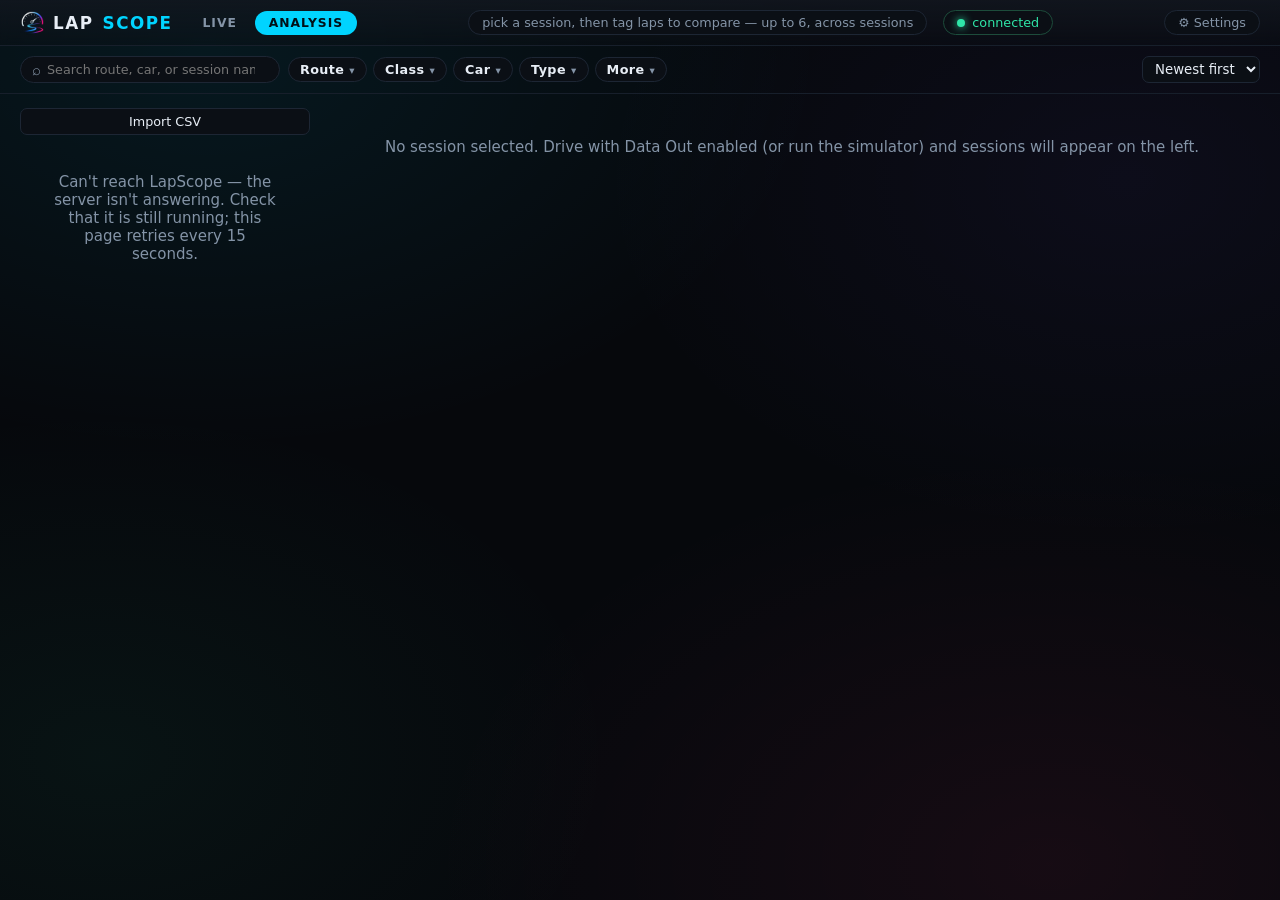
==== app/static/analysis.html @ 659f2583 "fix(ui): surface failures, fix keyboard/motion a11y, and stop per-event rebuilds (#68-#74) Phase 3 o" ====
<!doctype html>
<html lang="en">
<head>
<meta charset="utf-8">
<meta name="viewport" content="width=device-width, initial-scale=1">
<title>LapScope — Analysis</title>
<link rel="icon" type="image/png" href="img/logo.png">
<link rel="stylesheet" href="css/uplot.min.css">
<link rel="stylesheet" href="css/fonts.css">
<link rel="stylesheet" href="css/style.css">
</head>
<body>
<header>
  <div class="brand"><i></i>LAP<span>SCOPE</span></div>
  <nav>
    <a href="index.html">Live</a>
    <a class="active" href="analysis.html">Analysis</a>
  </nav>
  <div class="chip" id="hint">pick a session, then tag laps to compare — up to 6, across sessions</div>
  <div id="conn" class="chip"><i class="dot"></i><span>connecting…</span></div>
  <button id="settings-btn" class="chip clickable" type="button" title="Settings" aria-label="Settings">⚙ Settings</button>
</header>

<div class="browse-bar">
  <div class="browse-row">
    <label class="browse-search">
      <span aria-hidden="true">⌕</span>
      <input id="browse-q" type="search" autocomplete="off"
             placeholder="Search route, car, or session name">
    </label>
    <span class="browse-facets" id="browse-facets"></span>
    <span class="browse-status" id="browse-status"></span>
    <select id="browse-sort" class="browse-sort" title="Sort sessions"></select>
  </div>
  <div class="browse-row browse-chips" id="browse-chips"></div>
</div>

<div class="analysis-layout">
  <aside class="sidebar">
    <div class="sidebar-actions">
      <button id="btn-import" title="Import a LapScope CSV export — rebuilds the session (laps, charts, map) from the file">Import CSV</button>
      <input type="file" id="import-file" accept=".csv,text/csv" hidden>
    </div>
    <div id="merge-hint" class="merge-hint" style="display:none"></div>
    <div id="session-list"><div class="empty-hint">loading…</div></div>
  </aside>

  <div class="detail" id="detail">
    <div class="empty-hint">No session selected. Drive with Data Out enabled (or run the
      simulator) and sessions will appear on the left.</div>
  </div>
</div>

<template id="detail-template">
  <div>
    <div class="detail-header">
      <h1 id="session-title"></h1>
      <span id="header-badges"></span>
      <select id="track-select" title="Track type">
        <option value="">— race type —</option>
        <option value="road">🛣️ Road</option>
        <option value="street">🏙️ Street</option>
        <option value="touge">⛰️ Touge</option>
        <option value="dirt">🟫 Dirt</option>
        <option value="cross">🏞️ Cross-Country</option>
        <option value="drag">🏁 Drag</option>
        <option value="wtc">⏱️ WTC</option>
      </select>
      <select id="cond-select" title="Track conditions">
        <option value="">— conditions —</option>
        <option value="dry">☀️ Dry</option>
        <option value="wet">🌧️ Wet</option>
        <option value="snow">❄️ Snow</option>
      </select>
      <button id="btn-rename">Rename</button>
      <button id="btn-route">Name route</button>
      <button id="btn-car">Name car</button>
      <button id="btn-merge" style="display:none" title="Merge attempts at this route in this car into one run group — nothing is rewritten">Merge runs</button>
      <button id="btn-reprocess" title="Re-run lap detection over the stored telemetry (manual edits are kept)">Reprocess</button>
      <button id="btn-reset-edits" style="display:none" title="Remove every manual edit — dismissed contacts, flag overrides, excluded laps">Reset edits</button>
      <button id="btn-export" title="Download the whole session as CSV — full-rate telemetry, one lap column (excluded laps are skipped)">Export CSV</button>
      <button id="btn-delete" class="danger">Delete</button>
    </div>
    <div class="car-line" id="header-car"></div>
    <section class="panel">
      <h2 id="laps-heading">Laps</h2>
      <div class="laps-scroll">
        <table class="laps">
          <thead><tr id="lap-head"></tr></thead>
          <tbody id="lap-rows"></tbody>
        </table>
      </div>
    </section>
    <div id="cmp-tray" class="cmp-tray" style="display:none"></div>
    <section class="panel">
      <h2>Track map</h2>
      <div class="map-row">
        <div>
          <canvas id="trackmap" role="img"
                  aria-label="Track map of the tagged laps"></canvas>
          <div class="legend">
            <span class="seg" id="map-mode">
              <button data-mode="2d">2D</button><button data-mode="3d">3D</button>
            </span>
            <span id="color-wrap">Color:
              <select id="color-mode">
                <option value="speed">speed</option>
                <option value="slip">tire slip</option>
              </select>
            </span>
            <button id="btn-map-png" title="Save the map as it is drawn — a shareable PNG with a title / car / lap-time caption">Save PNG</button>
            <span id="legend-scale"></span>
            <span><span class="swatch" style="background:#34d399"></span> start</span>
            <span title="contact spike (wall / obstacle) — right-click one to dismiss a wrong detection"><span style="color:#ef4444">✦</span> contact (right-click to dismiss)</span>
            <span title="jump: takeoff ○ to touchdown ▸ — a ring marks a hard landing"><span style="color:#f59e0b">○⇢</span> jump</span>
            <span>⌖ hover a chart to mark that spot · click to pin it · drag to zoom + highlight this span</span>
            <span id="map-hint" style="display:none">↔ drag the map to rotate</span>
          </div>
        </div>
        <div id="map-side" class="empty-hint"></div>
      </div>
    </section>
    <section class="panel">
      <h2>Lap comparison <span id="cmp-label" style="text-transform:none"></span></h2>
      <div class="charts" id="charts"><div class="empty-hint">Tag laps in the table above (or ＋ on a session card) to compare.</div></div>
    </section>
    <section class="panel" id="raw-section" style="display:none">
      <h2>Raw data at cursor <span id="raw-pos" style="text-transform:none"></span></h2>
      <p class="raw-hint">Hover a comparison chart — every packet channel at that spot, per picked lap,
        in game-native units. Click a chart to pin a spot: values return to it whenever the
        cursor leaves the charts (click it again, or double-click, to unpin). Without a pin,
        values stay at the last hovered position.</p>
      <div class="raw-table" id="raw-table"></div>
    </section>
  </div>
</template>

<script src="js/vendor/uplot.iife.min.js"></script>
<script src="js/common.js"></script>
<script src="js/settings.js"></script>
<script src="js/browse.js"></script>
<script src="js/analysis.js"></script>
</body>
</html>
---- app/static/css/style.css ----
/* LapScope UI — dark motorsport-telemetry theme.
   Display type: Rajdhani (vendored, css/fonts.css); body text: system UI. */

:root {
  --bg: #06080c;
  --panel-hi: #12171f;
  --panel-lo: #0b0f15;
  --panel-edge: #1d2634;
  --panel-edge-soft: #171f2b;
  --text: #e8eef6;
  --muted: #8494a7;
  --accent: #00d4ff;
  --accent2: #ff3d7f;
  --good: #2fe6a8;
  --warn: #ffbe3d;
  --bad: #ff5d5d;
  --display: "Rajdhani", "Segoe UI", system-ui, sans-serif;
  font-size: 15px;
}

* { box-sizing: border-box; }

::selection { background: var(--accent); color: #001018; }
:focus-visible { outline: 2px solid var(--accent); outline-offset: 2px; }

body {
  margin: 0;
  color: var(--text);
  font-family: "Segoe UI", system-ui, sans-serif;
  /* four soft color fields leaning toward the center — the first follows the
     Settings accent, the rest stay violet, magenta, teal for a multi-hue glow */
  background:
    radial-gradient(1000px 640px at 16% 6%, color-mix(in srgb, var(--accent) 8%, transparent), transparent 62%),
    radial-gradient(880px 600px at 88% 20%, rgba(124, 92, 255, 0.06), transparent 60%),
    radial-gradient(1000px 660px at 82% 96%, rgba(255, 61, 127, 0.065), transparent 62%),
    radial-gradient(860px 580px at 8% 84%, rgba(47, 230, 168, 0.05), transparent 60%),
    var(--bg);
  background-attachment: fixed;
  min-height: 100vh;
}

/* ---------- header ---------- */

header {
  display: flex;
  align-items: center;
  flex-wrap: wrap;
  gap: 10px 16px;
  padding: 10px 20px;
  border-bottom: 1px solid var(--panel-edge-soft);
  background: linear-gradient(180deg, rgba(18, 23, 31, 0.85), rgba(11, 15, 21, 0.4));
  backdrop-filter: blur(6px);
  position: sticky;
  top: 0;
  z-index: 20;
}

.brand {
  font-family: var(--display);
  font-weight: 700;
  font-size: 1.12rem;
  letter-spacing: 0.09em;
  color: var(--text);
  display: flex;
  align-items: center;
  gap: 9px;
}
.brand span { color: var(--accent); }
.brand i {
  width: 24px; height: 24px;
  background: center/contain no-repeat url("../img/logo.png");
}

nav { display: flex; gap: 4px; }
nav a {
  font-family: var(--display);
  font-weight: 600;
  letter-spacing: 0.08em;
  color: var(--muted);
  text-decoration: none;
  padding: 5px 14px;
  border-radius: 999px;
  text-transform: uppercase;
  font-size: 0.82rem;
}
nav a.active {
  color: #001018;
  background: var(--accent);
}
nav a:hover:not(.active) { color: var(--text); background: var(--panel-hi); }

.update-banner {
  display: flex;
  align-items: center;
  justify-content: center;
  gap: 14px;
  padding: 8px 20px;
  font-size: 0.85rem;
  color: #001018;
  background: linear-gradient(90deg, var(--accent), var(--good));
  border-bottom: 1px solid var(--panel-edge-soft);
}
.update-banner a {
  color: #001018;
  font-weight: 700;
  text-decoration: underline;
}
.update-banner-x {
  background: transparent;
  border: none;
  color: #001018;
  font-size: 1.2rem;
  line-height: 1;
  cursor: pointer;
  padding: 0 4px;
  opacity: 0.7;
}
.update-banner-x:hover { opacity: 1; }

/* recording write failure: same top-of-page slot as the update notice, but
   a live condition rather than a notice - no dismiss button, because the
   only way out is fixing the disk (issue #64) */
.rec-banner {
  display: flex;
  align-items: center;
  justify-content: center;
  gap: 10px;
  padding: 8px 20px;
  font-size: 0.85rem;
  font-weight: 600;
  text-align: center;
  color: #1a0406;
  background: var(--bad);
  border-bottom: 1px solid var(--panel-edge-soft);
}

.chip {
  margin-left: auto;
  background: var(--panel-lo);
  border: 1px solid var(--panel-edge);
  border-radius: 999px;
  padding: 4px 13px;
  font-size: 0.85rem;
  color: var(--muted);
  cursor: default;
  display: inline-flex;
  align-items: center;
  gap: 7px;
  white-space: nowrap;
}
.chip.clickable { cursor: pointer; }
.chip.clickable:hover { border-color: var(--accent); color: var(--text); }
.chip .dot { width: 8px; height: 8px; border-radius: 50%; background: var(--muted); }
.chip.ok { color: var(--good); border-color: #1d4c3b; }
.chip.ok .dot { background: var(--good); box-shadow: 0 0 8px var(--good); animation: pulse 2s infinite; }
.chip.err { color: var(--bad); border-color: #5b2a2a; }
.chip.err .dot { background: var(--bad); }
/* the stream stalled but the socket is fine — FH6 pausing, not a fault (#69) */
.chip.warn { color: var(--warn); border-color: #5b4a1f; }
.chip.warn .dot { background: var(--warn); box-shadow: 0 0 8px var(--warn); }
#conn { margin-left: 0; }

@keyframes pulse {
  0%, 100% { opacity: 1; }
  50% { opacity: 0.45; }
}

/* ---------- panels & grid ---------- */

main.grid {
  display: grid;
  grid-template-columns: repeat(12, 1fr);
  gap: 14px;
  padding: 14px 20px 28px;
  max-width: 1500px;
  margin: 0 auto;
}

.panel {
  background: linear-gradient(165deg, var(--panel-hi), var(--panel-lo));
  border: 1px solid var(--panel-edge);
  border-radius: 14px;
  padding: 14px 16px;
  min-width: 0;
  box-shadow: inset 0 1px 0 rgba(255, 255, 255, 0.035), 0 4px 18px rgba(0, 0, 0, 0.35);
}
.panel h2 {
  margin: 0 0 10px;
  font-family: var(--display);
  font-size: 0.76rem;
  font-weight: 600;
  letter-spacing: 0.2em;
  text-transform: uppercase;
  color: var(--muted);
  display: flex;
  align-items: center;
  gap: 8px;
}
.panel h2::before {
  content: "";
  width: 14px;
  height: 3px;
  background: linear-gradient(90deg, var(--accent), transparent);
  border-radius: 2px;
  transform: skewX(-18deg);
  flex: none;
}
.panel h2 .lg-th { color: var(--good); }
.panel h2 .lg-br { color: var(--bad); }
.panel h2 .lg-st { color: #93a3b8; }

.span5 { grid-column: span 5; }
.span4 { grid-column: span 4; }
.span3 { grid-column: span 3; }
.span7 { grid-column: span 7; }
.span12 { grid-column: span 12; }
@media (max-width: 1100px) {
  .span5, .span4, .span3, .span7 { grid-column: span 6; }
}
@media (max-width: 700px) {
  .span5, .span4, .span3, .span7 { grid-column: span 12; }
}

canvas { display: block; }

/* live page: panels are flex columns so gauges center in the leftover space */
main.grid .panel { display: flex; flex-direction: column; }
main.grid .panel h2 { flex: none; }
main.grid .cluster-flex { flex: 1; }
main.grid .inputs-flex { flex: 1; }
#friction, #grip { margin: auto; }
main.grid #delta { margin-top: auto; }
main.grid .lap-grid { margin-bottom: auto; }

/* ---------- cluster (rpm + speed) ---------- */

.cluster { position: relative; padding-top: 10px; }

#shift-lights {
  display: flex;
  justify-content: center;
  gap: 9px;
  margin: 0 0 12px;
}
#shift-lights i {
  width: 13px; height: 13px;
  border-radius: 50%;
  background: #161e2a;
  border: 1px solid #202a38;
  transition: background 60ms linear;
}
#shift-lights i.on:nth-child(-n+4) { background: var(--good); box-shadow: 0 0 9px var(--good); border-color: transparent; }
#shift-lights i.on:nth-child(n+5):nth-child(-n+7) { background: var(--warn); box-shadow: 0 0 9px var(--warn); border-color: transparent; }
#shift-lights i.on:nth-child(n+8) { background: var(--bad); box-shadow: 0 0 9px var(--bad); border-color: transparent; }
#shift-lights.limiter i { animation: blink 0.14s steps(1) infinite; }
@keyframes blink { 50% { filter: brightness(0.25); } }

.cluster-flex {
  display: flex;
  align-items: center;
  justify-content: space-evenly;
  gap: 14px;
  flex-wrap: wrap;
}

.speed-block { text-align: center; min-width: 170px; }
#speed {
  font-family: var(--display);
  font-size: clamp(3.4rem, 5.5vw, 5.6rem);
  font-weight: 700;
  line-height: 0.95;
  font-variant-numeric: tabular-nums;
  text-shadow: 0 0 26px color-mix(in srgb, var(--accent) 28%, transparent);
}
#speed-unit {
  font-family: var(--display);
  color: var(--muted);
  letter-spacing: 0.3em;
  text-transform: uppercase;
  font-size: 0.85rem;
  margin-top: 2px;
}
.mini-row {
  display: flex;
  justify-content: center;
  gap: 22px;
  margin-top: 14px;
  color: var(--muted);
}
.mini-row b {
  font-family: var(--display);
  font-weight: 600;
  font-size: 1.35rem;
  color: var(--text);
  font-variant-numeric: tabular-nums;
}
.mini-row em {
  font-style: normal;
  font-size: 0.75rem;
  margin-left: 4px;
  letter-spacing: 0.08em;
  text-transform: uppercase;
}

/* ---------- lap panel ---------- */

.lap-grid {
  display: grid;
  grid-template-columns: 1fr 1fr;
  gap: 8px 16px;
  font-variant-numeric: tabular-nums;
}
.lap-grid .label {
  color: var(--muted);
  font-size: 0.72rem;
  letter-spacing: 0.14em;
  text-transform: uppercase;
  font-family: var(--display);
  font-weight: 600;
}
.lap-grid .value {
  font-family: var(--display);
  font-size: 1.5rem;
  font-weight: 600;
}
#delta {
  font-family: var(--display);
  font-size: 3.4rem;
  font-weight: 700;
  text-align: center;
  margin: 6px 0 14px;
  font-variant-numeric: tabular-nums;
  color: var(--muted);
}
#delta.pos { color: var(--bad); text-shadow: 0 0 22px rgba(255, 93, 93, 0.35); }
#delta.neg { color: var(--good); text-shadow: 0 0 22px rgba(47, 230, 168, 0.35); }

.balance {
  text-align: center;
  margin-top: 8px;
  font-family: var(--display);
  font-weight: 600;
  font-size: 0.9rem;
  letter-spacing: 0.22em;
  color: var(--muted);
}
.balance.understeer { color: var(--warn); }
.balance.oversteer { color: var(--bad); }

.g-readout {
  display: flex;
  justify-content: center;
  gap: 20px;
  color: var(--muted);
  font-size: 0.85rem;
  margin-top: 8px;
}
.g-readout b {
  font-family: var(--display);
  font-size: 1.05rem;
  color: var(--text);
  font-variant-numeric: tabular-nums;
}

/* ---------- inputs panel ---------- */

.inputs-flex {
  display: flex;
  justify-content: space-evenly;
  align-items: center;
  gap: 14px;
  padding: 6px 4px 2px;
}
.vbar { display: flex; flex-direction: column; align-items: center; gap: 5px; }
.vbar-track {
  width: 34px; height: 170px;
  background: #0a0e14;
  border: 1px solid var(--panel-edge);
  border-radius: 8px;
  overflow: hidden;
  display: flex;
  align-items: flex-end;
}
.vbar-fill { width: 100%; height: 0%; border-radius: 6px 6px 0 0; transition: height 40ms linear; }
.vbar-fill.th { background: linear-gradient(180deg, #6ffcc9, var(--good)); box-shadow: 0 0 12px rgba(47, 230, 168, 0.35); }
.vbar-fill.br { background: linear-gradient(180deg, #ff9d9d, var(--bad)); box-shadow: 0 0 12px rgba(255, 93, 93, 0.35); }
.vbar b {
  font-family: var(--display);
  font-size: 1.15rem;
  font-variant-numeric: tabular-nums;
}
.vbar span, .steer-col > span {
  font-family: var(--display);
  font-weight: 600;
  font-size: 0.68rem;
  letter-spacing: 0.2em;
  color: var(--muted);
}
.steer-col {
  display: flex;
  flex-direction: column;
  align-items: center;
  gap: 8px;
  align-self: center;
  flex: 1;
  max-width: 220px;
}
.steer-track {
  position: relative;
  width: 100%;
  height: 14px;
  background: #0a0e14;
  border: 1px solid var(--panel-edge);
  border-radius: 999px;
}
.steer-track .notch {
  position: absolute;
  left: 50%; top: -3px; bottom: -3px;
  width: 1px;
  background: var(--panel-edge);
}
#steer-ind {
  position: absolute;
  top: 1px;
  left: calc(50% - 9px);
  width: 18px; height: 10px;
  border-radius: 999px;
  background: #9fb3c8;
  box-shadow: 0 0 8px rgba(159, 179, 200, 0.5);
  transition: left 40ms linear;
}
.gear-mini { color: var(--muted); font-size: 0.8rem; margin-top: 10px; }
.gear-mini b {
  font-family: var(--display);
  font-size: 1.6rem;
  color: var(--accent);
  margin-left: 6px;
}

/* ---------- overlay ---------- */

.overlay {
  position: fixed; inset: 0;
  background: rgba(4, 6, 10, 0.9);
  display: flex; align-items: center; justify-content: center;
  z-index: 10; /* below the sticky header (20): nav must stay clickable */
}
.overlay.hidden { display: none; }
.overlay .box {
  background: linear-gradient(165deg, var(--panel-hi), var(--panel-lo));
  border: 1px solid var(--panel-edge);
  border-radius: 16px;
  padding: 30px 38px;
  max-width: 580px;
  line-height: 1.55;
  text-align: center;
  box-shadow: 0 10px 50px rgba(0, 0, 0, 0.5);
}
.overlay h3 {
  margin: 14px 0 8px;
  font-family: var(--display);
  letter-spacing: 0.12em;
  text-transform: uppercase;
  color: var(--text);
}
.overlay code {
  background: #0a0d12;
  padding: 2px 8px;
  border-radius: 5px;
  color: var(--accent);
  font-size: 0.95em;
}
.setup-lines { line-height: 2; }
.overlay .stat { color: var(--muted); font-size: 0.85rem; margin-top: 16px; }
.overlay .stat.error {
  color: var(--bad);
  font-size: 0.95rem;
  font-weight: 600;
  max-width: 42ch;
  border: 1px solid #5b2a2a;
  border-radius: 8px;
  padding: 10px 14px;
}

.pulse-ring { display: flex; justify-content: center; }
.pulse-ring i {
  width: 16px; height: 16px;
  border-radius: 50%;
  background: var(--accent);
  position: relative;
}
.pulse-ring i::after {
  content: "";
  position: absolute;
  inset: -6px;
  border-radius: 50%;
  border: 2px solid var(--accent);
  animation: ring 1.6s ease-out infinite;
}
@keyframes ring {
  0% { transform: scale(0.6); opacity: 1; }
  100% { transform: scale(2.4); opacity: 0; }
}

/* ---------- modal dialogs (rename / confirm / notice) ---------- */

@keyframes fade-in { from { opacity: 0; } }

/* a real <dialog>: the browser centers it, traps focus in it, closes it on
   Escape and hands focus back to whatever opened it (issue #70) */
dialog.modal {
  margin: auto;
  color: var(--text);
  background: linear-gradient(165deg, var(--panel-hi), var(--panel-lo));
  border: 1px solid var(--panel-edge);
  border-radius: 14px;
  padding: 20px 22px;
  width: min(440px, calc(100vw - 40px));
  max-height: calc(100vh - 40px);
  overflow: auto;
  box-shadow: 0 14px 60px rgba(0, 0, 0, 0.6);
  animation: modal-in 0.15s ease-out;
}
dialog.modal::backdrop {
  background: rgba(4, 6, 10, 0.72);
  backdrop-filter: blur(3px);
  animation: fade-in 0.12s ease-out;
}
@keyframes modal-in { from { opacity: 0; transform: translateY(10px) scale(0.97); } }

/* for dialogs that list rows rather than ask one question */
.modal-wide { width: min(580px, calc(100vw - 40px)); }

.modal h3 {
  margin: 0 0 10px;
  font-family: var(--display);
  font-size: 0.95rem;
  font-weight: 600;
  letter-spacing: 0.14em;
  text-transform: uppercase;
  display: flex; align-items: center; gap: 8px;
}
.modal h3::before {
  content: "";
  width: 14px; height: 3px;
  background: linear-gradient(90deg, var(--accent), transparent);
  border-radius: 2px;
  transform: skewX(-18deg);
  flex: none;
}
.modal.danger h3::before { background: linear-gradient(90deg, var(--bad), transparent); }

.modal p { margin: 0 0 14px; color: var(--muted); line-height: 1.5; font-size: 0.92rem; }

/* the type selector is load-bearing: showModal's own field is the only text
   input, and a bare `.modal input` also stretched every checkbox a caller
   puts in `extra` to full width - which is what squashed the merge list and
   the lap-flag editor into a centred box with wrapped labels */
.modal input[type="text"] {
  width: 100%;
  background: #0a0e14;
  border: 1px solid var(--panel-edge);
  border-radius: 8px;
  color: var(--text);
  font: inherit;
  padding: 9px 12px;
  margin-bottom: 16px;
}
.modal input[type="checkbox"] { flex: none; accent-color: var(--accent); margin: 0; }
.modal input[type="text"]:focus {
  outline: none;
  border-color: var(--accent);
  box-shadow: 0 0 0 3px rgba(0, 212, 255, 0.12);
}

/* lap flag editor (analysis page): checkbox per dirty-lap marker */
.flag-editor { margin: 0 0 12px; }
.flag-editor label {
  display: flex;
  align-items: center;
  gap: 8px;
  padding: 5px 2px;
  cursor: pointer;
}
.modal-hint { color: var(--muted); font-size: 0.8rem; margin: 8px 0 0; }

.modal-actions { display: flex; justify-content: flex-end; gap: 8px; }
/* the opposite verdict, parked at the far end so a bulk dismissal is never
   the button next to the one you were aiming for */
.modal-actions .modal-alt { margin-right: auto; }
.modal-actions button:disabled { opacity: 0.4; cursor: default; }
.modal-actions button:disabled:hover { border-color: var(--panel-edge); }
.modal-actions button {
  padding: 7px 16px;
  font-family: var(--display);
  font-weight: 600;
  letter-spacing: 0.04em;
}
.modal-actions .primary { background: var(--accent); border-color: var(--accent); color: #001018; }
.modal-actions .primary:hover { filter: brightness(1.12); }
.modal-actions .danger-solid { background: var(--bad); border-color: var(--bad); color: #1a0505; }
.modal-actions .danger-solid:hover { filter: brightness(1.1); border-color: var(--bad); color: #1a0505; }

/* ---------- settings panel ---------- */

.settings-modal { width: min(460px, calc(100vw - 40px)); }
.settings-body { display: flex; flex-direction: column; gap: 4px; margin-bottom: 16px; }
.settings-group-title {
  font-family: var(--display);
  font-size: 0.7rem;
  letter-spacing: 0.16em;
  text-transform: uppercase;
  color: var(--muted);
  margin: 12px 0 4px;
}
.settings-group-title:first-child { margin-top: 0; }
.settings-row {
  display: flex;
  align-items: center;
  justify-content: space-between;
  gap: 12px;
  padding: 6px 0;
}
.settings-label { font-size: 0.92rem; color: var(--text); }

.settings-seg {
  display: inline-flex;
  border: 1px solid var(--panel-edge);
  border-radius: 8px;
  overflow: hidden;
  background: #0a0e14;
  flex: none;
}
.settings-seg button {
  background: transparent;
  border: none;
  color: var(--muted);
  font-family: var(--display);
  font-weight: 600;
  font-size: 0.8rem;
  letter-spacing: 0.04em;
  padding: 6px 14px;
  cursor: pointer;
  min-width: 52px;
}
.settings-seg button + button { border-left: 1px solid var(--panel-edge); }
.settings-seg button:hover { color: var(--text); }
.settings-seg button.active { background: var(--accent); color: #001018; }

.settings-switch {
  position: relative;
  width: 42px;
  height: 22px;
  border-radius: 999px;
  border: 1px solid var(--panel-edge);
  background: #0a0e14;
  cursor: pointer;
  flex: none;
  padding: 0;
  transition: background 0.15s, border-color 0.15s;
}
.settings-switch::after {
  content: "";
  position: absolute;
  top: 2px; left: 2px;
  width: 16px; height: 16px;
  border-radius: 50%;
  background: var(--muted);
  transition: transform 0.15s, background 0.15s;
}
.settings-switch.on { background: var(--accent); border-color: var(--accent); }
.settings-switch.on::after { transform: translateX(20px); background: #001018; }

/* accent swatches (Theme group): one dot per preset; the active one wears a
   white ring + its own glow. --sw is set per-button from ACCENTS in JS. */
.settings-swatches { display: inline-flex; gap: 9px; flex: none; }
.settings-swatch {
  width: 22px; height: 22px;
  border-radius: 50%;
  border: 2px solid transparent;
  background: var(--sw);
  cursor: pointer;
  padding: 0;
  transition: transform 0.12s, box-shadow 0.12s, border-color 0.12s;
}
.settings-swatch:hover { transform: scale(1.15); }
.settings-swatch.active { border-color: var(--text); box-shadow: 0 0 10px var(--sw); }

.settings-refresh-status { color: var(--muted); font-size: 0.85rem; }
.settings-refresh {
  background: #0a0e14;
  border: 1px solid var(--panel-edge);
  border-radius: 8px;
  color: var(--text);
  font-family: var(--display);
  font-weight: 600;
  font-size: 0.8rem;
  letter-spacing: 0.04em;
  padding: 6px 14px;
  cursor: pointer;
  flex: none;
}
.settings-refresh:hover { border-color: var(--accent); }
.settings-refresh:disabled { color: var(--muted); cursor: default; border-color: var(--panel-edge); }

/* ---------- unknown car (ordinal missing from the community list) ---------- */

.car-unknown { color: var(--warn); }
.car-unknown-hint {
  background: none;
  border: 1px dashed var(--warn);
  border-radius: 6px;
  color: var(--warn);
  font: inherit;
  font-size: 0.8rem;
  margin-left: 10px;
  padding: 1px 8px;
  cursor: pointer;
}
.car-unknown-hint:hover { background: rgba(255, 190, 61, 0.12); }

/* ---------- badges (shared) ---------- */

.class-badge {
  display: inline-flex;
  border-radius: 6px;
  overflow: hidden;
  font-family: var(--display);
  font-weight: 700;
  font-size: 0.8rem;
  line-height: 1;
  vertical-align: middle;
}
.class-badge .cls { padding: 4px 8px; color: #10141a; }
.class-badge .pi { padding: 4px 8px; background: #10141a; color: #fff; font-variant-numeric: tabular-nums; }

.cond-badge {
  display: inline-flex;
  gap: 5px;
  align-items: center;
  padding: 3px 10px;
  border-radius: 999px;
  border: 1px solid var(--panel-edge);
  background: #0d1218;
  font-size: 0.78rem;
  color: var(--text);
  vertical-align: middle;
}
.cond-badge.cond-wet { border-color: #2c5d82; }
.cond-badge.cond-snow { border-color: #55788f; }
.cond-badge.cond-dirt { border-color: #6e522c; }

.dt-badge {
  display: inline-flex;
  padding: 4px 7px;
  border-radius: 6px;
  border: 1px solid var(--panel-edge);
  background: #0d1218;
  font-family: var(--display);
  font-weight: 700;
  font-size: 0.72rem;
  line-height: 1;
  letter-spacing: 0.06em;
  color: var(--muted);
  vertical-align: middle;
}
.dt-badge.dt-AWD { color: var(--accent); border-color: #14424f; }
.dt-badge.dt-RWD { color: var(--accent2); border-color: #522034; }
.dt-badge.dt-FWD { color: var(--warn); border-color: #4f3d18; }

.meta-row { display: flex; gap: 8px; align-items: center; flex-wrap: wrap; margin-top: 6px; }
.car-line { color: var(--muted); font-size: 0.8rem; margin-top: 5px; }
#car-chip { display: inline-flex; align-items: center; gap: 8px; color: var(--text); }

.lap-flag { margin-right: 4px; cursor: help; }

/* live page: race-mode chip in the lap panel header */
.race-flag {
  margin-left: auto;
  padding: 3px 10px;
  border-radius: 999px;
  border: 1px solid var(--panel-edge);
  background: #0d1218;
  font-size: 0.68rem;
  letter-spacing: 0.14em;
  color: var(--muted);
}
.race-flag.on {
  color: var(--good);
  border-color: #1d5c46;
  text-shadow: 0 0 8px rgba(47, 230, 168, 0.55);
}

/* ---------- analysis browse bar ---------- *

   Full width under the header, in normal flow. Deliberately not sticky: the
   header already is, and it wraps at narrow widths, so a second sticky
   element with a hardcoded top would overlap or gap as the header's height
   changes. --browse-h is measured by browse.js so the sidebar's viewport
   math below stays right whatever the chip row does. */

.browse-bar {
  display: flex;
  flex-direction: column;
  gap: 7px;
  padding: 10px 20px;
  max-width: 1500px;
  margin: 0 auto;
  border-bottom: 1px solid var(--panel-edge-soft);
}
.browse-row { display: flex; align-items: center; gap: 8px; flex-wrap: wrap; }
/* the bar is chrome: the only thing in it worth a text caret is the search
   box, so the caret is granted back there rather than left on by default */
.browse-bar { cursor: default; user-select: none; }
.browse-search input { cursor: text; user-select: text; }
.browse-search {
  display: inline-flex;
  align-items: center;
  gap: 6px;
  padding: 3px 11px;
  border: 1px solid var(--panel-edge);
  border-radius: 999px;
  background: var(--panel-lo);
  color: var(--muted);
  min-width: 260px;
}
.browse-search:focus-within { border-color: var(--accent); }
.browse-search input {
  flex: 1;
  border: none;
  outline: none;
  background: none;
  color: var(--text);
  font: inherit;
  font-size: 0.85rem;
  padding: 2px 0;
}
.browse-search input::-webkit-search-cancel-button { filter: invert(0.6); }

.browse-facets { display: inline-flex; gap: 6px; flex-wrap: wrap; }
.browse-facets button {
  font-family: var(--display);
  font-weight: 600;
  letter-spacing: 0.03em;
  padding: 4px 11px;
  border-radius: 999px;
}
.browse-facets button .caret { color: var(--muted); margin-left: 5px; font-size: 0.7rem; }
/* a pill, not a suffix: "Route 2" would read as a route number */
.browse-facets button .facet-n:not(:empty) {
  display: inline-block;
  min-width: 15px;
  margin-left: 6px;
  padding: 0 4px;
  border-radius: 999px;
  background: var(--accent);
  color: #001018;
  font-size: 0.68rem;
  line-height: 15px;
  text-align: center;
}
.browse-facets button.on {
  border-color: var(--accent);
  color: var(--accent);
  background: color-mix(in srgb, var(--accent) 10%, var(--panel-lo));
}
.browse-facets button.on .caret { color: inherit; }
.browse-facets button.open { border-color: var(--accent); }
.browse-sort { flex: none; }

/* only rendered when something is filtered; an always-present empty row is
   the same wasted line */
.browse-chips { gap: 6px; }
.fchip {
  display: inline-flex;
  align-items: center;
  gap: 4px;
  padding: 2px 4px 2px 10px;
  border: 1px solid var(--accent);
  border-radius: 999px;
  background: color-mix(in srgb, var(--accent) 8%, transparent);
  font-size: 0.8rem;
}
.fchip b { font-weight: 500; }
.fchip button {
  background: none;
  border: none;
  padding: 0 3px;
  color: var(--muted);
  font-size: 0.9rem;
  line-height: 1;
}
.fchip button:hover { color: var(--bad); }
/* the count rides at the right end of the FIRST row, next to the sort: given
   a row of its own it doubles the bar's height for one short string */
.browse-status {
  color: var(--muted);
  font-size: 0.8rem;
  margin-left: auto;
  white-space: nowrap;
}
.browse-status.warn { color: var(--warn); cursor: help; }
.browse-clear { padding: 2px 10px; font-size: 0.8rem; }

/* facet menus: one floating list per button, above the sticky header */
.facet-pop {
  position: fixed;
  z-index: 30;
  min-width: 210px;
  max-width: 320px;
  padding: 6px;
  border: 1px solid var(--panel-edge);
  border-radius: 10px;
  background: var(--panel-hi);
  box-shadow: 0 12px 30px rgba(0, 0, 0, 0.55);
  animation: fade-in 0.12s ease;
  /* a menu is chrome, not prose: without this the popover's own padding
     inherits cursor:auto and draws a text caret between the rows, and a
     double-click on a value selects the label instead of ticking it */
  cursor: default;
  user-select: none;
}
.facet-search { display: block; padding: 2px 4px 6px; }
.facet-search input {
  width: 100%;
  border: 1px solid var(--panel-edge);
  border-radius: 6px;
  background: var(--bg);
  color: var(--text);
  font: inherit;
  font-size: 0.82rem;
  padding: 3px 8px;
  outline: none;
  cursor: text;
  user-select: text;
}
.facet-search input:focus { border-color: var(--accent); }
.facet-body { max-height: 320px; overflow-y: auto; }
.facet-group {
  font-family: var(--display);
  font-size: 0.7rem;
  letter-spacing: 0.14em;
  text-transform: uppercase;
  color: var(--muted);
  padding: 8px 6px 3px;
}
.facet-group:first-child { padding-top: 2px; }
.facet-row {
  display: flex;
  align-items: center;
  gap: 8px;
  width: 100%;
  padding: 4px 7px;
  border: none;
  border-radius: 6px;
  background: none;
  color: inherit;
  text-align: left;
  cursor: pointer;
  font-family: inherit;
  font-size: 0.85rem;
}
.facet-row:hover { background: var(--panel-lo); }
.facet-row.on { background: #131c27; color: var(--accent); }
.facet-row.on .facet-label::before { content: "✓ "; }
.facet-label { flex: 1; min-width: 0; overflow: hidden; text-overflow: ellipsis; white-space: nowrap; }

/* route thumbnails: one flat stroke in the row's own color, so a selected
   route's outline turns accent with its label and nothing else has to know */
.route-outline {
  /* a bare inline span ignores width/height, and the svg's 100%/100% then
     resolves against nothing and renders the outline full-page tall */
  display: block;
  flex: none;
  width: 48px;
  height: 30px;
  border-radius: 4px;
  background: #0a0e14;
  border: 1px solid var(--panel-edge);
}
.route-outline svg { display: block; width: 100%; height: 100%; }
.route-outline path {
  fill: none;
  stroke: currentColor;
  stroke-width: 1.4;
  stroke-linejoin: round;
  stroke-linecap: round;
  opacity: 0.85;
}
/* still loading, or a route whose captures were deleted: hold the space so
   the list doesn't jump when the outlines land */
.route-outline.empty { opacity: 0.35; }
.route-outline.big {
  width: 100%;
  height: 130px;
  margin-bottom: 12px;
  color: var(--accent);
}
.route-outline.big path { stroke-width: 2; }
/* a dialog showing an empty frame for a route with no frames left to draw
   from says less than showing nothing at all */
.route-outline.big.empty { display: none; }
.facet-count { color: var(--muted); font-variant-numeric: tabular-nums; font-size: 0.78rem; }
.facet-clear { width: 100%; margin-top: 6px; font-size: 0.8rem; }
.cls-only {
  display: inline-block;
  min-width: 22px;
  text-align: center;
  border-radius: 4px;
  padding: 1px 5px;
  color: #160a1e;
  font-weight: 700;
  font-size: 0.75rem;
}

/* ---------- analysis page ---------- */

.analysis-layout {
  display: grid;
  grid-template-columns: 290px 1fr;
  gap: 14px;
  padding: 14px 20px 28px;
  max-width: 1500px;
  margin: 0 auto;
  align-items: start;
}
/* 92px = header + layout padding; --browse-h is the browse bar, measured by
   browse.js because the chip row wraps at narrow widths */
.sidebar {
  display: flex;
  flex-direction: column;
  gap: 8px;
  max-height: calc(100vh - 92px - var(--browse-h, 0px));
}

/* Below this the two columns don't fit: the sidebar stayed pinned at 290px
   and the detail column was squeezed to 356px while the map still rendered
   at 547px, so the page scrolled sideways (issue #74). One column, and the
   session list takes a slice of the viewport rather than all of it. Must
   stay after .sidebar — same specificity, so source order decides. */
@media (max-width: 900px) {
  .analysis-layout { grid-template-columns: 1fr; padding: 14px 12px 28px; }
  .sidebar { max-height: 45vh; }
  .detail-header { gap: 6px; }
  /* nowrap, and long enough to hold the page open on its own */
  #hint { display: none; }
}
/* the lap table is intrinsically wide (up to 8 columns); it scrolls inside
   its own box rather than dragging the whole page sideways */
.laps-scroll { overflow-x: auto; }
.sidebar-actions { display: flex; }
.sidebar-actions button { flex: 1; }
#session-list { display: flex; flex-direction: column; gap: 8px; overflow-y: auto; }
/* the card is a <button>, so the ＋ quick-add has to be a sibling rather
   than nested inside it — this is what it is positioned against (#70) */
.card-wrap { position: relative; display: flex; }
.session-card {
  flex: 1;
  min-width: 0;
  text-align: left;
  font: inherit;
  color: inherit;
  background: linear-gradient(165deg, var(--panel-hi), var(--panel-lo));
  border: 1px solid var(--panel-edge);
  border-left: 3px solid var(--panel-edge);
  border-radius: 10px;
  padding: 10px 12px;
  cursor: pointer;
}
/* the card's rows are spans (phrasing content inside a <button>), so the two
   that aren't already flex need the block behaviour the divs had for free */
.session-card > .car-line, .session-card > .sub { display: block; }
.session-card:hover { border-color: var(--accent); }
.session-card.active { border-color: var(--panel-edge); border-left-color: var(--accent); background: #131c27; }
.session-card .title { font-family: var(--display); font-weight: 600; font-size: 1rem; padding-right: 26px; }
.card-wrap .card-add {
  position: absolute;
  top: 8px;
  right: 8px;
  width: 22px;
  height: 22px;
  padding: 0;
  line-height: 1;
  border-radius: 6px;
  color: var(--muted);
  background: #0d1218;
}
.card-wrap .card-add:hover { color: var(--accent); }
.session-card .sub { color: var(--muted); font-size: 0.8rem; margin-top: 3px; }

/* merged run groups: several attempts at one route, browsed as one card */
.session-card.group-card { border-left-color: var(--good); }
.session-card.group-card.active { border-left-color: var(--accent); }
.session-card .title { display: flex; align-items: baseline; gap: 6px; }
.group-mark { color: var(--good); font-size: 0.85rem; }
.group-badge {
  margin-left: 6px;
  border: 1px solid #1d5c46;
  border-radius: 999px;
  padding: 1px 9px;
  font-size: 0.75rem;
  color: var(--good);
  white-space: nowrap;
}
table.laps .run-when { white-space: nowrap; }
table.laps .run-when .lap-act {
  opacity: 0.75;
  padding: 1px 4px;
  font-variant-numeric: tabular-nums;
}
.merge-list { display: flex; flex-direction: column; gap: 2px; max-height: 320px; overflow-y: auto; }
.merge-list label {
  display: flex;
  align-items: center;
  gap: 8px;
  padding: 3px 6px;
  border-radius: 6px;
  font-size: 0.85rem;
  font-variant-numeric: tabular-nums;
  cursor: pointer;
}
.merge-list label:hover { background: var(--panel-lo); }
.merge-list label span { flex: 1; min-width: 0; overflow: hidden; text-overflow: ellipsis; white-space: nowrap; }
.merge-list + input { margin-top: 12px; }

/* every pending suggestion at once: one row per sitting, ticked = included in
   whichever verdict you press */
.merge-review {
  display: flex;
  flex-direction: column;
  gap: 2px;
  max-height: min(46vh, 420px);
  overflow-y: auto;
  margin-bottom: 16px;
  user-select: none;
}
.merge-review label {
  display: flex;
  align-items: center;
  gap: 9px;
  padding: 5px 7px;
  border-radius: 8px;
  cursor: pointer;
}
.merge-review label:hover { background: var(--panel-lo); }
.merge-review .rv-all {
  color: var(--muted);
  font-size: 0.8rem;
  border-bottom: 1px solid var(--panel-edge);
  border-radius: 8px 8px 0 0;
  margin-bottom: 2px;
  padding-bottom: 7px;
}
.merge-review .rv-text { flex: 1; min-width: 0; }
.merge-review .rv-title { display: flex; align-items: baseline; gap: 8px; font-size: 0.86rem; }
.merge-review .rv-title > span:first-child {
  flex: 1; min-width: 0;
  overflow: hidden; text-overflow: ellipsis; white-space: nowrap;
}
.merge-review .rv-count { color: var(--muted); font-size: 0.78rem; white-space: nowrap; }
.merge-review .rv-sub {
  display: block;
  color: var(--muted);
  font-size: 0.78rem;
  font-variant-numeric: tabular-nums;
  overflow: hidden; text-overflow: ellipsis; white-space: nowrap;
}
.merge-review .rv-edit { flex: none; font-size: 0.75rem; padding: 3px 9px; opacity: 0.75; }
.merge-review label:hover .rv-edit { opacity: 1; }

/* the merge suggestion sits above the list, amber like every other "we
   noticed something, you decide" surface */
.merge-hint {
  border: 1px solid #3b3016;
  border-radius: 10px;
  background: var(--panel-hi);
  padding: 9px 11px;
  font-size: 0.85rem;
  line-height: 1.45;
}
.merge-hint-more { color: var(--muted); font-size: 0.8rem; margin-top: 3px; }
.merge-hint-actions { display: flex; gap: 6px; margin-top: 7px; }
.merge-hint-actions button { flex: 1; font-size: 0.8rem; }
.merge-hint-actions button:first-child { border-color: var(--warn); color: var(--warn); }

.detail { display: flex; flex-direction: column; gap: 14px; min-width: 0; position: relative; }
/* the next session's payload is in flight: what is on screen stays readable
   but goes visibly stale rather than looking like a dead click (issue #74) */
.detail.busy { opacity: 0.45; pointer-events: none; }
.detail.busy::before {
  content: "";
  position: absolute;
  inset: 0 0 auto;
  height: 2px;
  border-radius: 2px;
  background: linear-gradient(90deg, transparent, var(--accent), transparent);
  animation: busy-sweep 1.1s linear infinite;
}
@keyframes busy-sweep {
  from { transform: translateX(-100%); }
  to { transform: translateX(100%); }
}
.detail-header { display: flex; align-items: center; gap: 10px; flex-wrap: wrap; }
.detail-header h1 {
  font-family: var(--display);
  font-size: 1.35rem;
  margin: 0;
  flex: 1;
  letter-spacing: 0.02em;
}
button {
  background: var(--panel-lo);
  color: var(--text);
  border: 1px solid var(--panel-edge);
  border-radius: 7px;
  padding: 5px 12px;
  cursor: pointer;
  font-size: 0.85rem;
  font-family: inherit;
}
button:hover { border-color: var(--accent); }
button.danger:hover { border-color: var(--bad); color: var(--bad); }

.seg { display: inline-flex; }
.seg button {
  border-radius: 0;
  padding: 4px 12px;
  font-family: var(--display);
  font-weight: 600;
}
.seg button:first-child { border-radius: 7px 0 0 7px; }
.seg button:last-child { border-radius: 0 7px 7px 0; border-left: none; }
.seg button.active { background: var(--accent); color: #001018; border-color: var(--accent); }
.seg.route-kind { display: flex; margin: 2px 0 4px; }
.seg.route-kind button { flex: 1; }

table.laps { width: 100%; border-collapse: collapse; font-variant-numeric: tabular-nums; }
table.laps th, table.laps td { padding: 6px 10px; text-align: left; font-size: 0.9rem; }
table.laps th {
  color: var(--muted);
  font-family: var(--display);
  font-weight: 600;
  font-size: 0.72rem;
  text-transform: uppercase;
  letter-spacing: 0.14em;
}
table.laps tr { border-bottom: 1px solid var(--panel-edge-soft); }
table.laps tr.best td { color: var(--good); }
/* manually excluded laps stay listed but visibly out of the running */
table.laps tr.excluded td { color: var(--muted); opacity: 0.55; }
table.laps tr.excluded .lap-time { text-decoration: line-through; }
table.laps .lap-actions { text-align: right; white-space: nowrap; }
table.laps .lap-act {
  padding: 1px 7px;
  font-size: 0.8rem;
  background: transparent;
  border-color: transparent;
  opacity: 0.35;
}
table.laps tr:hover .lap-act { opacity: 1; }
table.laps .lap-act:hover { border-color: var(--accent); background: var(--panel-lo); }
table.laps .pick {
  display: inline-block;
  width: 26px;
  padding: 1px 0;
  text-align: center;
  border-radius: 5px;
  border: 1px solid var(--panel-edge);
  background: none;
  cursor: pointer;
  margin-right: 4px;
  user-select: none;
  color: var(--muted);
}
table.laps .pick:hover { border-color: var(--accent); color: var(--accent); }
/* a picked lap's chip carries its overlay color inline (text/border/bg) */
table.laps .pick.on { font-weight: 600; }

/* comparison tray: the overlay roster (issue #30) - chip letters and colors
   match the lap table, the map traces and the chart series */
.cmp-tray {
  display: flex;
  flex-wrap: wrap;
  gap: 8px;
  align-items: center;
  font-size: 0.85rem;
}
.cmp-tray .tray-label {
  color: var(--muted);
  font-size: 0.72rem;
  letter-spacing: 0.14em;
  text-transform: uppercase;
  font-family: var(--display);
  font-weight: 600;
}
.tray-chip {
  display: inline-flex;
  align-items: center;
  gap: 7px;
  padding: 3px 9px;
  border: 1px solid var(--panel-edge);
  border-radius: 999px;
  background: #0d1218;
  font-variant-numeric: tabular-nums;
}
.cmp-tray .swatch, .lap-grid .swatch {
  display: inline-block;
  width: 10px;
  height: 10px;
  border-radius: 3px;
  vertical-align: -1px;
}
.tray-chip .ref-tag {
  font-size: 0.68rem;
  letter-spacing: 0.1em;
  text-transform: uppercase;
  color: var(--accent);
  cursor: help;
}
.tray-chip button {
  background: none;
  border: none;
  padding: 0 2px;
  color: var(--muted);
  font-size: 0.9rem;
}
.tray-chip button:hover { color: var(--text); }
/* cross-route overlay: loud enough to not be skimmed past (a modal fires
   once too, but this badge is what stays on screen) */
.tray-warn {
  color: var(--warn);
  font-size: 0.8rem;
  font-weight: 600;
  padding: 3px 10px;
  border: 1px solid rgba(255, 190, 61, 0.5);
  background: rgba(255, 190, 61, 0.12);
  border-radius: 6px;
}
.tray-clear { margin-left: auto; }

.map-row { display: grid; grid-template-columns: 1fr 320px; gap: 12px; }
@media (max-width: 1100px) { .map-row { grid-template-columns: 1fr; } }
#trackmap { width: 100%; touch-action: none; }
.legend {
  display: flex;
  gap: 14px;
  align-items: center;
  color: var(--muted);
  font-size: 0.8rem;
  margin-top: 8px;
  flex-wrap: wrap;
}
.legend .swatch { display: inline-block; width: 26px; height: 8px; border-radius: 4px; vertical-align: middle; }
select {
  background: var(--panel-lo);
  color: var(--text);
  border: 1px solid var(--panel-edge);
  border-radius: 7px;
  padding: 4px 8px;
  font-family: inherit;
}

.charts { display: flex; flex-direction: column; gap: 10px; }
.uplot { background: transparent; }
.uplot .u-legend { color: var(--muted); font-size: 0.8rem; }
.uplot .u-title { color: var(--muted); font-family: var(--display); font-weight: 600; letter-spacing: 0.08em; font-size: 0.85rem; }
.empty-hint { color: var(--muted); padding: 30px; text-align: center; }

/* ---------- raw data views (Settings → Raw data) ---------- */

/* live page: full-width value grid + wheels table */
#raw-panel h2 button {
  margin-left: auto;
  font-size: 0.72rem;
  letter-spacing: 0.1em;
  padding: 3px 10px;
  text-transform: uppercase;
}
#raw-panel h2 button.on { border-color: var(--accent); color: var(--accent); }
.raw-grid {
  display: grid;
  grid-template-columns: repeat(auto-fill, minmax(170px, 1fr));
  gap: 1px 18px;
}
.raw-cell {
  display: flex;
  justify-content: space-between;
  align-items: baseline;
  gap: 8px;
  padding: 2px 0;
  border-bottom: 1px dashed rgba(255, 255, 255, 0.05);
}
.raw-cell span {
  color: var(--muted);
  font-size: 0.78rem;
  overflow: hidden;
  text-overflow: ellipsis;
  white-space: nowrap;
}
.raw-cell span em { font-style: normal; opacity: 0.65; margin-left: 4px; font-size: 0.7rem; }
.raw-cell b { font-weight: 600; font-size: 0.8rem; font-variant-numeric: tabular-nums; }
.raw-sub {
  margin: 12px 0 4px;
  color: var(--muted);
  font-size: 0.68rem;
  font-family: var(--display);
  font-weight: 600;
  letter-spacing: 0.16em;
  text-transform: uppercase;
}
.raw-wheels { border-collapse: collapse; margin-top: 10px; font-size: 0.8rem; }
.raw-wheels th {
  color: var(--muted);
  font-weight: 600;
  text-align: right;
  padding: 2px 16px;
  font-size: 0.72rem;
  letter-spacing: 0.08em;
}
.raw-wheels td { text-align: right; padding: 2px 16px; font-variant-numeric: tabular-nums; }
.raw-wheels td:first-child, .raw-wheels th:first-child {
  text-align: left;
  color: var(--muted);
  padding-left: 0;
  font-size: 0.78rem;
}

/* analysis page: values-at-cursor table, one column per picked lap */
.raw-table { max-height: 340px; overflow: auto; margin-top: 6px; }
.raw-table table { border-collapse: collapse; width: 100%; font-size: 0.8rem; }
.raw-table th {
  position: sticky;
  top: 0;
  background: var(--panel-lo);
  text-align: right;
  padding: 4px 14px;
  font-weight: 600;
}
.raw-table td { text-align: right; padding: 1px 14px; font-variant-numeric: tabular-nums; }
.raw-table td:first-child, .raw-table th:first-child { text-align: left; color: var(--muted); padding-left: 0; }
.raw-table td:first-child em { font-style: normal; opacity: 0.65; margin-left: 4px; font-size: 0.7rem; }
.raw-table tr:hover td { background: rgba(255, 255, 255, 0.03); }
.raw-hint { color: var(--muted); font-size: 0.8rem; margin: 0 0 4px; }

/* ---------- reduced motion (issue #70) ----------
   Five animations here run forever, unconditionally. The loudest by far is
   the limiter: `blink` alternates ten LEDs full/dim every 70 ms — about 7.1
   flashes a second — for as long as the driver holds the rev limiter. The
   flashing area is small enough to stay under WCAG 2.3.1's general flash
   threshold, but it is not something to ship unguarded. With the OS setting
   on, every one of them holds its lit state instead of moving. */
@media (prefers-reduced-motion: reduce) {
  .chip.ok .dot,
  #shift-lights.limiter i,
  .pulse-ring i::after,
  .facet-pop,
  .detail.busy::before,
  dialog.modal,
  dialog.modal::backdrop {
    animation: none;
  }
  /* the ring's whole point is the sweep; a static one is just a smudge */
  .pulse-ring i::after { display: none; }
}
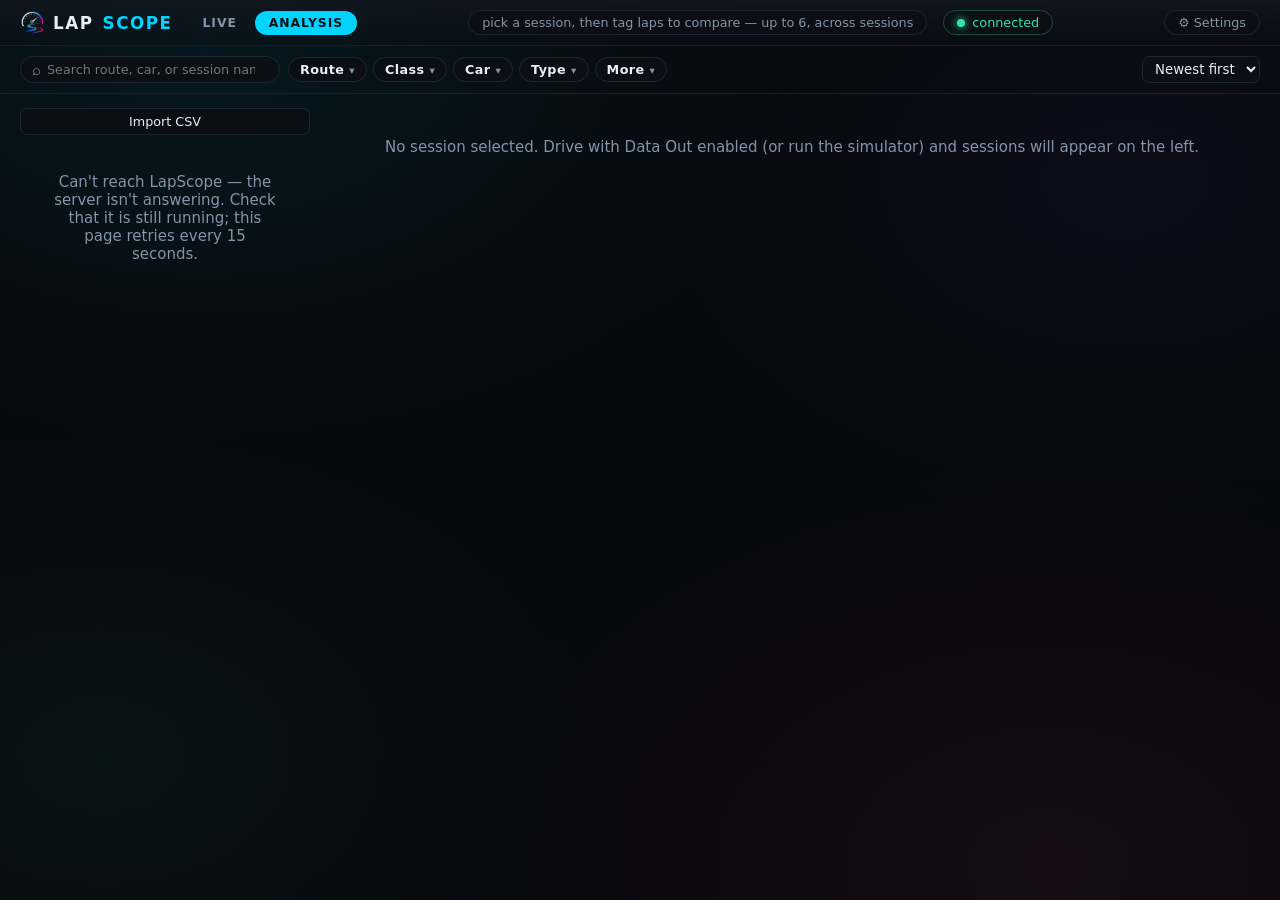
==== commit 86f9417d: "fix(ui): put each tag with the thing it describes The race type and the conditions were riding in th" ====
--- a/app/static/analysis.html
+++ b/app/static/analysis.html
@@ -53,35 +53,45 @@
 
 <template id="detail-template">
   <div>
+    <!-- Two rows, deliberately: what this IS (name, place, car, tags) above
+         what you can DO to it. The actions used to share one wrapping row
+         with the title and the tags — twelve controls, and Delete landed
+         wherever the title's length pushed it. -->
     <div class="detail-header">
-      <h1 id="session-title"></h1>
-      <span id="header-badges"></span>
-      <select id="track-select" title="Track type">
-        <option value="">— race type —</option>
-        <option value="road">🛣️ Road</option>
-        <option value="street">🏙️ Street</option>
-        <option value="touge">⛰️ Touge</option>
-        <option value="dirt">🟫 Dirt</option>
-        <option value="cross">🏞️ Cross-Country</option>
-        <option value="drag">🏁 Drag</option>
-        <option value="wtc">⏱️ WTC</option>
-      </select>
-      <select id="cond-select" title="Track conditions">
-        <option value="">— conditions —</option>
-        <option value="dry">☀️ Dry</option>
-        <option value="wet">🌧️ Wet</option>
-        <option value="snow">❄️ Snow</option>
-      </select>
-      <button id="btn-rename">Rename</button>
-      <button id="btn-route">Name route</button>
-      <button id="btn-car">Name car</button>
-      <button id="btn-merge" style="display:none" title="Merge attempts at this route in this car into one run group — nothing is rewritten">Merge runs</button>
-      <button id="btn-reprocess" title="Re-run lap detection over the stored telemetry (manual edits are kept)">Reprocess</button>
-      <button id="btn-reset-edits" style="display:none" title="Remove every manual edit — dismissed contacts, flag overrides, excluded laps">Reset edits</button>
-      <button id="btn-export" title="Download the whole session as CSV — full-rate telemetry, one lap column (excluded laps are skipped)">Export CSV</button>
-      <button id="btn-delete" class="danger">Delete</button>
+      <div class="detail-title-row">
+        <h1 id="session-title"></h1>
+        <span id="header-badges"></span>
+        <button id="btn-merge" style="display:none" title="Merge attempts at this route in this car into one run group — nothing is rewritten">Merge runs</button>
+        <span id="header-menu"></span>
+      </div>
+      <!-- paired, not a flat row of four: the race type describes the track,
+           the conditions describe the drive, and each tag sits with the thing
+           it is about -->
+      <div class="detail-identity">
+        <span class="ident-pair">
+          <span id="header-route"></span>
+          <select id="track-select" class="tag-select" title="Race type — a property of this track">
+            <option value="">— race type —</option>
+            <option value="road">🛣️ Road</option>
+            <option value="street">🏙️ Street</option>
+            <option value="touge">⛰️ Touge</option>
+            <option value="dirt">🟫 Dirt</option>
+            <option value="cross">🏞️ Cross-Country</option>
+            <option value="drag">🏁 Drag</option>
+            <option value="wtc">⏱️ WTC</option>
+          </select>
+        </span>
+        <span class="ident-pair">
+          <span id="header-car"></span>
+          <select id="cond-select" class="tag-select" title="Conditions on this drive">
+            <option value="">— conditions —</option>
+            <option value="dry">☀️ Dry</option>
+            <option value="wet">🌧️ Wet</option>
+            <option value="snow">❄️ Snow</option>
+          </select>
+        </span>
+      </div>
     </div>
-    <div class="car-line" id="header-car"></div>
     <section class="panel">
       <h2 id="laps-heading">Laps</h2>
       <div class="laps-scroll">
--- a/app/static/css/style.css
+++ b/app/static/css/style.css
@@ -768,9 +768,66 @@
 .dt-badge.dt-RWD { color: var(--accent2); border-color: #522034; }
 .dt-badge.dt-FWD { color: var(--warn); border-color: #4f3d18; }
 
-.meta-row { display: flex; gap: 8px; align-items: center; flex-wrap: wrap; margin-top: 6px; }
-.car-line { color: var(--muted); font-size: 0.8rem; margin-top: 5px; }
 #car-chip { display: inline-flex; align-items: center; gap: 8px; color: var(--text); }
+
+/* Each name is edited where it is shown — the title renames the session,
+   the chips below name the place and the car — which is what stops three
+   similar-sounding verbs from being a choice made in the abstract. The ✎ is
+   dimmed rather than hidden until hover: revealing it would reflow the row
+   it sits in, and an affordance nobody ever sees is not an affordance.
+
+   Declared BEFORE the chips: `font: inherit` is what makes the title button
+   look like an h1, but it also resets weight and size, and it would beat an
+   equally specific .car-nm coming after it. */
+.name-edit {
+  background: none;
+  border: 0;
+  border-bottom: 1px dashed transparent;
+  border-radius: 0;
+  padding: 0;
+  margin: 0;
+  font: inherit;
+  color: inherit;
+  letter-spacing: inherit;
+  text-align: left;
+  cursor: pointer;
+}
+.name-edit::after {
+  content: "✎";
+  margin-left: 5px;
+  font-size: 0.8em;
+  color: var(--accent);
+  opacity: 0.3;
+}
+.name-edit:hover, .name-edit:focus-visible { border-bottom-color: var(--accent); }
+.name-edit:hover::after, .name-edit:focus-visible::after { opacity: 1; }
+
+/* ---------- identity chips: the car, and the place ----------
+
+   Class, PI, name and drivetrain are four facts about one car, so they read
+   as one thing and the name carries the weight — it is the part a human
+   actually reads. It used to be var(--muted) at 0.8rem, on its own line
+   below its own badges with a row of buttons in between.
+
+   Inline flow, not flex: in a 275 px sidebar card a flex chip wraps at item
+   boundaries and parks the class plate on a line of its own, away from the
+   name it qualifies. Inline, it wraps like a sentence and the plate stays
+   where the name starts. */
+.car-chip, .route-chip { min-width: 0; line-height: 1.7; }
+.car-chip .class-badge { margin-right: 7px; }
+.car-chip .dt-badge { margin-left: 7px; }
+/* scoped to the chips: the Live page builds its own #car-chip with a
+   .car-nm inside it, and its typography is not this change's business */
+.car-chip .car-nm, .route-chip .route-nm {
+  font-family: var(--display);
+  font-weight: 600;
+  font-size: 0.95rem;
+  color: var(--text);
+}
+.route-chip .route-nm { font-weight: 500; }
+.route-chip .route-untitled { color: var(--muted); font-style: italic; }
+.car-chip .car-unknown { color: var(--warn); }
+.group-count { color: var(--muted); font-size: 0.8rem; margin-left: 10px; }
 
 .lap-flag { margin-right: 4px; cursor: help; }
 
@@ -1067,9 +1124,25 @@
   padding: 10px 12px;
   cursor: pointer;
 }
-/* the card's rows are spans (phrasing content inside a <button>), so the two
-   that aren't already flex need the block behaviour the divs had for free */
-.session-card > .car-line, .session-card > .sub { display: block; }
+/* the card's rows are spans (phrasing content inside a <button>), so the
+   column they used to get from being divs is spelled out here */
+.card-body { display: flex; flex-direction: column; gap: 4px; min-width: 0; }
+.card-body .sub { margin-top: 0; }
+/* a 199 px column fits maybe fourteen characters of car name per line, so
+   every point of leading and padding here is a line of card height across
+   a list that is meant to be scanned */
+.card-body .car-chip { line-height: 1.45; }
+.card-body .car-nm { font-size: 0.85rem; }
+.card-body .class-badge, .card-body .dt-badge { font-size: 0.7rem; }
+.card-body .class-badge .cls, .card-body .class-badge .pi { padding: 3px 6px; }
+.card-body .dt-badge { padding: 3px 5px; }
+.card-body .cond-badge { padding: 2px 8px; font-size: 0.72rem; }
+/* the race type rides with the track's name; it must not inherit the title's
+   weight, or it reads as part of the name rather than as a tag on it */
+.card-body .title .cond-badge { margin-left: 8px; font-weight: 400; vertical-align: middle; }
+/* the conditions get their own line under the car — a flex child would
+   otherwise stretch to the full card width */
+.card-body > .cond-badge { align-self: flex-start; }
 .session-card:hover { border-color: var(--accent); }
 .session-card.active { border-color: var(--panel-edge); border-left-color: var(--accent); background: #131c27; }
 .session-card .title { font-family: var(--display); font-weight: 600; font-size: 1rem; padding-right: 26px; }
@@ -1200,14 +1273,84 @@
   from { transform: translateX(-100%); }
   to { transform: translateX(100%); }
 }
-.detail-header { display: flex; align-items: center; gap: 10px; flex-wrap: wrap; }
-.detail-header h1 {
+/* Two rows: what this IS on top, what you can DO to it on the right of the
+   first one. They used to share a single wrapping row of twelve controls. */
+.detail-header { display: flex; flex-direction: column; gap: 8px; }
+.detail-title-row { display: flex; align-items: center; gap: 10px; flex-wrap: wrap; }
+.detail-title-row h1 {
   font-family: var(--display);
   font-size: 1.35rem;
   margin: 0;
   flex: 1;
+  min-width: 0;
   letter-spacing: 0.02em;
 }
+/* pairs, spaced further apart than their own contents, so "Road" reads as a
+   tag on the track and "Dry" as a tag on the drive */
+.detail-identity {
+  display: flex;
+  align-items: center;
+  gap: 8px 22px;
+  flex-wrap: wrap;
+}
+.ident-pair { display: inline-flex; align-items: center; gap: 9px; flex-wrap: wrap; min-width: 0; }
+
+/* ---------- overflow menu (common.js menuButton) ---------- */
+
+.menu-wrap { position: relative; display: inline-flex; }
+.menu-trigger { font-size: 1rem; line-height: 1.2; padding: 5px 11px; }
+.menu-wrap.open .menu-trigger { border-color: var(--accent); color: var(--accent); }
+.menu {
+  position: absolute;
+  top: calc(100% + 6px);
+  right: 0;
+  /* above the page's own content, below the sticky app header (20) */
+  z-index: 15;
+  min-width: 268px;
+  max-width: min(340px, calc(100vw - 24px));
+  padding: 6px;
+  border: 1px solid var(--panel-edge);
+  border-radius: 10px;
+  background: var(--panel-lo);
+  box-shadow: 0 14px 34px rgba(0, 0, 0, 0.55);
+}
+.menu-group + .menu-group {
+  margin-top: 6px;
+  padding-top: 6px;
+  border-top: 1px solid var(--panel-edge);
+}
+.menu-heading {
+  display: block;
+  padding: 4px 10px 2px;
+  font-family: var(--display);
+  font-size: 0.68rem;
+  letter-spacing: 0.14em;
+  text-transform: uppercase;
+  color: var(--muted);
+}
+.menu-item {
+  display: block;
+  width: 100%;
+  text-align: left;
+  background: none;
+  border: 0;
+  border-radius: 7px;
+  padding: 7px 10px;
+  color: var(--text);
+}
+.menu-item:hover, .menu-item:focus-visible { background: #16202c; }
+.menu-label { display: block; font-size: 0.88rem; }
+/* the muted second line is what tells the three naming actions apart: their
+   labels all start with a naming verb, but one touches this session and the
+   others touch every session ever driven at that place or in that car */
+.menu-hint { display: block; margin-top: 2px; color: var(--muted); font-size: 0.75rem; }
+.menu-item.danger .menu-label { color: var(--bad); }
+.menu-item.danger:hover, .menu-item.danger:focus-visible { background: rgba(239, 68, 68, 0.12); }
+
+/* the tags are values, not actions: pill-shaped like the badges they set,
+   and muted while they still read "— race type —" */
+.tag-select { border-radius: 999px; padding: 4px 10px; font-size: 0.78rem; }
+.tag-select.unset { color: var(--muted); }
 button {
   background: var(--panel-lo);
   color: var(--text);
@@ -1340,6 +1483,12 @@
 
 .map-row { display: grid; grid-template-columns: 1fr 320px; gap: 12px; }
 @media (max-width: 1100px) { .map-row { grid-template-columns: 1fr; } }
+/* A grid item's min-width defaults to min-content, and the canvas's own
+   inline width IS that content: once the map had been drawn at 1200 px the
+   column could never shrink again, so drawMap kept reading the blown-out
+   parent and narrowing the window left the page scrolling sideways for good
+   (measured: 375 px viewport, scrollWidth 576). */
+.map-row > * { min-width: 0; }
 #trackmap { width: 100%; touch-action: none; }
 .legend {
   display: flex;
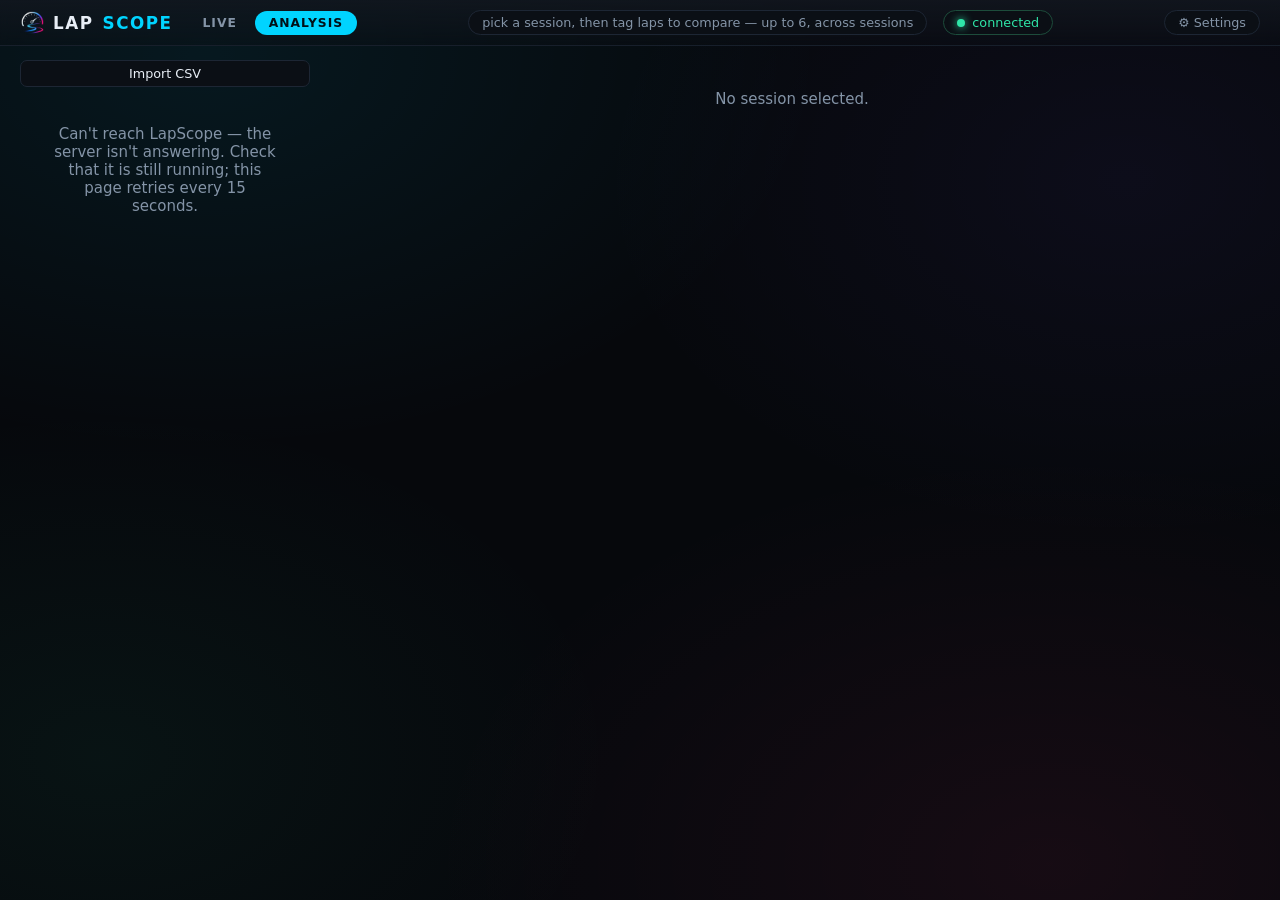
==== commit 4364143e: "feat: make the first run legible and every outbound call refusable (#75, #76) Phase 4 of the pre-1.0" ====
--- a/app/static/analysis.html
+++ b/app/static/analysis.html
@@ -16,12 +16,17 @@
     <a href="index.html">Live</a>
     <a class="active" href="analysis.html">Analysis</a>
   </nav>
+  <!-- rewritten by setHint(): it used to read the same sentence at 0 sessions
+       and at 200, telling a first-time user to pick from an empty list -->
   <div class="chip" id="hint">pick a session, then tag laps to compare — up to 6, across sessions</div>
   <div id="conn" class="chip"><i class="dot"></i><span>connecting…</span></div>
   <button id="settings-btn" class="chip clickable" type="button" title="Settings" aria-label="Settings">⚙ Settings</button>
 </header>
 
-<div class="browse-bar">
+<!-- hidden until there is something to browse (renderSessionList): six controls
+     filtering an empty list is the loudest "this app is complicated" signal a
+     first run has -->
+<div class="browse-bar" style="display:none">
   <div class="browse-row">
     <label class="browse-search">
       <span aria-hidden="true">⌕</span>
@@ -46,8 +51,9 @@
   </aside>
 
   <div class="detail" id="detail">
-    <div class="empty-hint">No session selected. Drive with Data Out enabled (or run the
-      simulator) and sessions will appear on the left.</div>
+    <!-- replaced by renderDetailEmpty() once the session count is known: an
+         install with no sessions needs setup instructions, not "pick one" -->
+    <div class="empty-hint" id="detail-empty">No session selected.</div>
   </div>
 </div>
 
--- a/app/static/css/style.css
+++ b/app/static/css/style.css
@@ -670,6 +670,17 @@
 }
 .settings-switch.on { background: var(--accent); border-color: var(--accent); }
 .settings-switch.on::after { transform: translateX(20px); background: #001018; }
+/* only LS_OFFLINE disables one: the server has already answered, so the
+   switch is showing a decision rather than offering one */
+.settings-switch:disabled { cursor: not-allowed; opacity: 0.45; }
+
+/* the explanatory paragraph under a settings group (Privacy) */
+.settings-note {
+  margin: 2px 0 4px;
+  font-size: 0.82rem;
+  line-height: 1.5;
+  color: var(--muted);
+}
 
 /* accent swatches (Theme group): one dot per preset; the active one wears a
    white ring + its own glow. --sw is set per-button from ACCENTS in JS. */
@@ -1515,6 +1526,40 @@
 .uplot .u-title { color: var(--muted); font-family: var(--display); font-weight: 600; letter-spacing: 0.08em; font-size: 0.85rem; }
 .empty-hint { color: var(--muted); padding: 30px; text-align: center; }
 
+/* ---------- first run (issue #75) ----------
+   The detail pane on an install with no sessions. Not an .empty-hint: this is
+   the only thing on the page with anything to say, and the one action it
+   offers — go and set Forza up — has to look like an action. */
+.first-run {
+  max-width: 46ch;
+  margin: 8vh auto 0;
+  padding: 0 20px;
+  text-align: center;
+}
+.first-run h2 {
+  font-family: var(--display);
+  font-size: 1.5rem;
+  letter-spacing: 0.06em;
+  text-transform: uppercase;
+  color: var(--text);
+  margin: 0 0 12px;
+}
+.first-run p { color: var(--muted); line-height: 1.6; margin: 0 0 18px; }
+.first-run-go {
+  display: inline-block;
+  padding: 9px 20px;
+  border-radius: 999px;
+  background: var(--accent);
+  color: #001018;
+  font-family: var(--display);
+  font-weight: 600;
+  letter-spacing: 0.05em;
+  text-decoration: none;
+  transition: filter 0.15s;
+}
+.first-run-go:hover { filter: brightness(1.12); }
+.first-run-sub { font-size: 0.86rem; margin: 18px 0 0; }
+
 /* ---------- raw data views (Settings → Raw data) ---------- */
 
 /* live page: full-width value grid + wheels table */
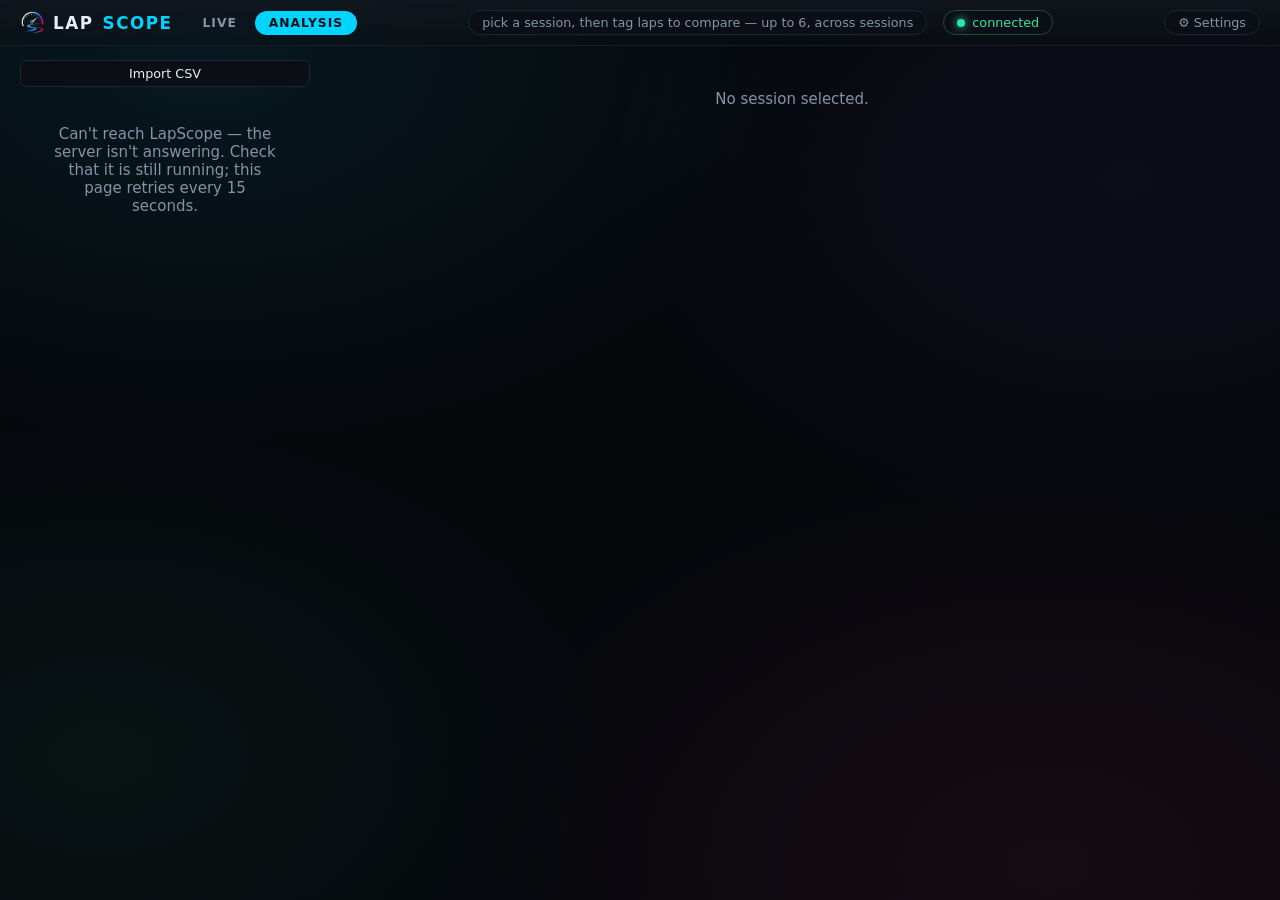
==== commit eed1ab33: "feat(analysis): Pixi track map behind ?pixi, static scene (#99) drawMap() is split into what the map" ====
--- a/app/static/analysis.html
+++ b/app/static/analysis.html
@@ -155,6 +155,9 @@
 <script src="js/common.js"></script>
 <script src="js/settings.js"></script>
 <script src="js/browse.js"></script>
+<script src="js/vendor/pixi.min.js"></script>
+<script src="js/pixi-kit.js"></script>
+<script src="js/analysis-map.js"></script>
 <script src="js/analysis.js"></script>
 </body>
 </html>
--- a/app/static/css/style.css
+++ b/app/static/css/style.css
@@ -88,6 +88,9 @@
   background: var(--accent);
 }
 nav a:hover:not(.active) { color: var(--text); background: var(--panel-hi); }
+/* a way back to the classic live page (its future: #101), not a peer of
+   Live/Analysis: smaller and dimmer until it is the page you're on */
+nav a.nav-minor:not(.active) { font-size: 0.72rem; opacity: 0.7; }
 
 .update-banner {
   display: flex;
@@ -471,6 +474,35 @@
   font-size: 0.95em;
 }
 .setup-lines { line-height: 2; }
+
+/* ---------- cockpit (the live page, PixiJS: index.html) ---------- */
+
+/* one WebGL surface fills everything under the header; the page itself never
+   scrolls, the scene scales to fit instead */
+body.cockpit-page {
+  display: flex;
+  flex-direction: column;
+  height: 100vh;
+  height: 100dvh;
+  overflow: hidden;
+}
+#cockpit-stage {
+  flex: 1;
+  min-height: 0;
+  position: relative;
+  overflow: hidden;
+  user-select: none;
+  cursor: default;
+}
+#cockpit-stage canvas { display: block; }
+/* the raw panel docks under the cockpit and scrolls on its own; the stage
+   (flex: 1) gives up the height and the scene re-fits */
+body.cockpit-page #raw-panel {
+  flex: 0 0 auto;
+  max-height: 40vh;
+  overflow: auto;
+  margin: 0 16px 16px;
+}
 .overlay .stat { color: var(--muted); font-size: 0.85rem; margin-top: 16px; }
 .overlay .stat.error {
   color: var(--bad);
@@ -566,7 +598,8 @@
   padding: 9px 12px;
   margin-bottom: 16px;
 }
-.modal input[type="checkbox"] { flex: none; accent-color: var(--accent); margin: 0; }
+.modal input[type="checkbox"],
+.modal input[type="radio"] { flex: none; accent-color: var(--accent); margin: 0; }
 .modal input[type="text"]:focus {
   outline: none;
   border-color: var(--accent);
@@ -582,6 +615,25 @@
   padding: 5px 2px;
   cursor: pointer;
 }
+/* CSV export chooser (issue #90): two variants, each with the sentence that
+   makes it the right one — the file-size cost is stated next to the option
+   that carries it, not in a footnote under both. */
+.export-choice { display: flex; flex-direction: column; gap: 8px; margin: 0 0 16px; }
+.export-choice label {
+  display: flex;
+  align-items: flex-start;
+  gap: 10px;
+  padding: 10px 12px;
+  border: 1px solid var(--panel-edge);
+  border-radius: 8px;
+  cursor: pointer;
+}
+.export-choice label:hover { border-color: var(--accent); }
+.export-choice input[type="radio"] { margin-top: 3px; }
+.export-choice-text { display: flex; flex-direction: column; gap: 3px; }
+.export-choice-name { font-weight: 600; }
+.export-choice-hint { color: var(--muted); font-size: 0.8rem; line-height: 1.45; }
+
 .modal-hint { color: var(--muted); font-size: 0.8rem; margin: 8px 0 0; }
 
 .modal-actions { display: flex; justify-content: flex-end; gap: 8px; }
